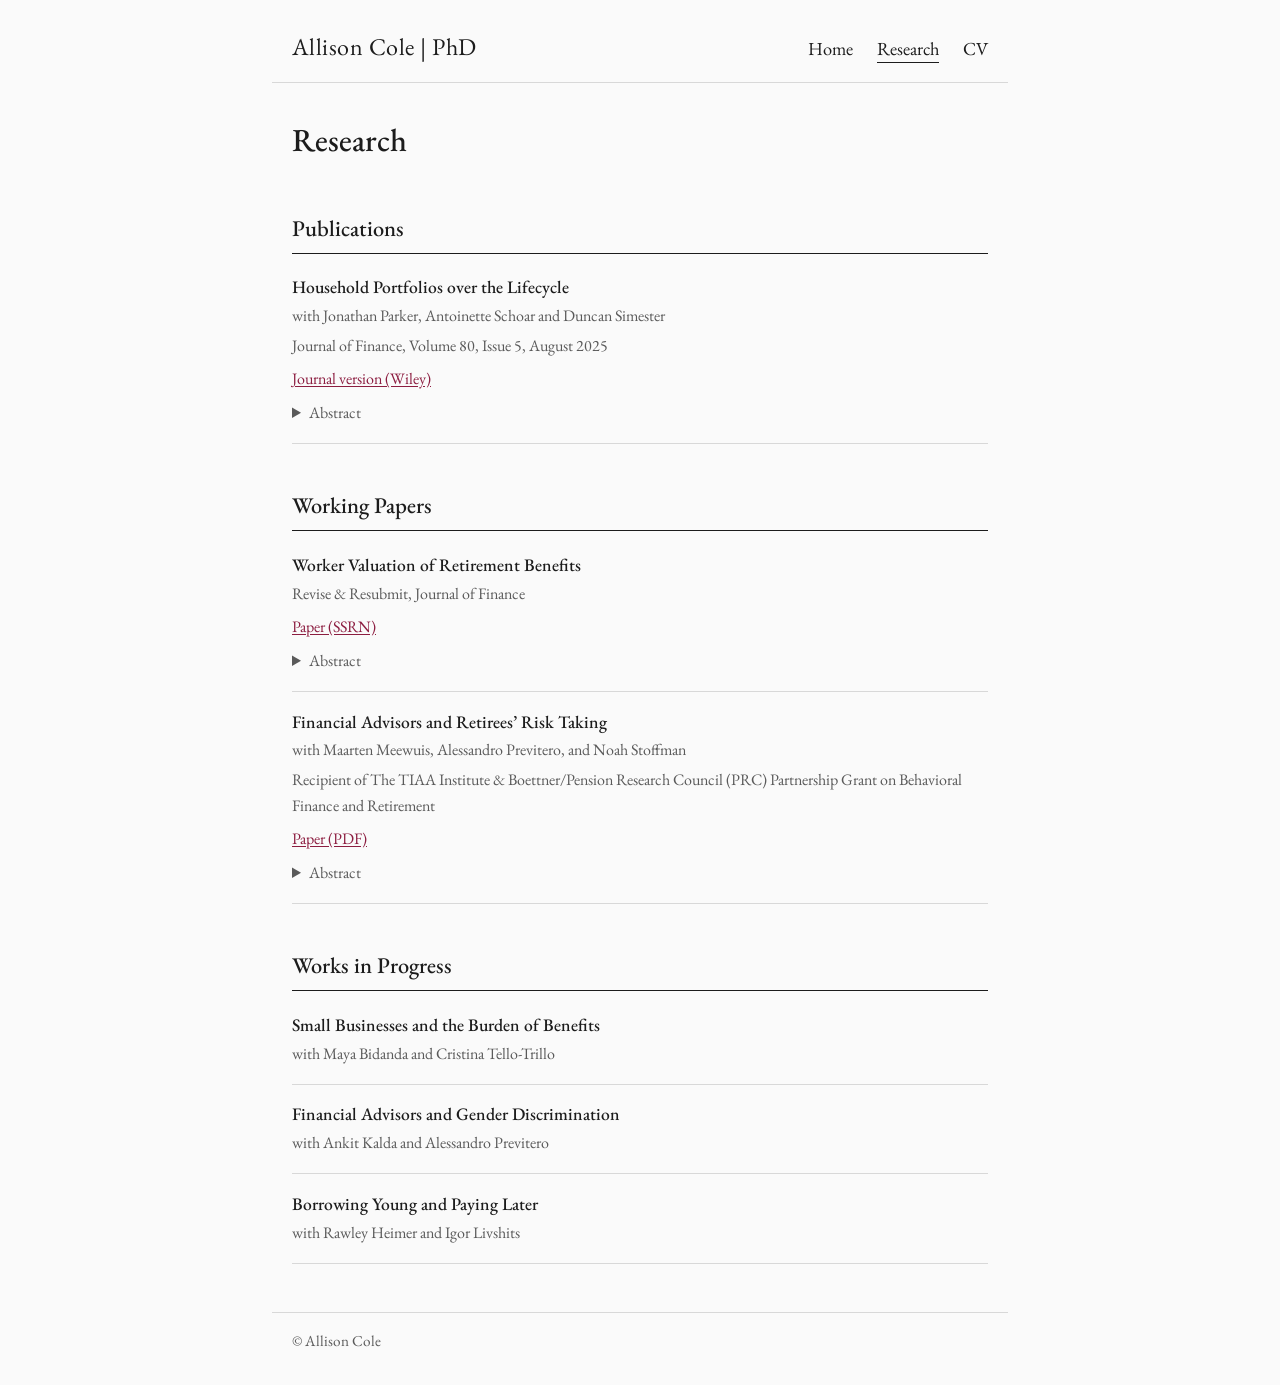
==== research.html @ e88ffd0e "Initial site" ====
<!doctype html>
<html lang="en">
<head>
  <meta charset="utf-8">
  <meta name="viewport" content="width=device-width, initial-scale=1">
  <title>Research | Allison Cole | PhD</title>
  <meta name="description" content="Publications, working papers, and works in progress by Allison Cole.">
  <link rel="preconnect" href="https://fonts.googleapis.com">
  <link rel="preconnect" href="https://fonts.gstatic.com" crossorigin>
  <link rel="stylesheet" href="https://fonts.googleapis.com/css2?family=EB+Garamond:wght@400;500&display=swap">
  <link rel="stylesheet" href="style.css">
</head>
<body>
  <a class="skip" href="#main">Skip to content</a>

  <header class="site">
    <a class="site-title" href="index.html">Allison Cole | PhD</a>
    <nav aria-label="Main">
      <ul>
        <li><a href="index.html">Home</a></li>
        <li><a href="research.html" aria-current="page">Research</a></li>
        <li><a href="cv.html">CV</a></li>
      </ul>
    </nav>
  </header>

  <main id="main">
    <h1>Research</h1>

    <section aria-labelledby="pubs">
      <h2 id="pubs">Publications</h2>

      <article class="paper">
        <h3>Household Portfolios over the Lifecycle</h3>
        <p class="coauthors">with Jonathan Parker, Antoinette Schoar and Duncan Simester</p>
        <p class="note">Journal of Finance, Volume 80, Issue 5, August 2025</p>
        <ul class="links">
          <li><a href="https://onlinelibrary.wiley.com/doi/10.1111/jofi.13473?af=R" target="_blank" rel="noopener">Journal version (Wiley)</a></li>
        </ul>
        <details>
          <summary>Abstract</summary>
          <p>Using account-level data on millions of U.S. middle-class investors over 2006 to 2018, we characterize the share of investable wealth that they hold in the stock market over their working lives. Relative to the 1990s, this share has both risen by 10% and become age-dependent. The Pension Protection Act (PPA)—which allowed target date funds (TDFs) to be default options in retirement plans—played an important role: younger (older) workers starting at a firm after TDFs became the default option post-PPA invested more (less) in stocks, in line with the TDF glidepath. In contrast, contribution rates changed little following the PPA.</p>
        </details>
      </article>
    </section>

    <section aria-labelledby="wp">
      <h2 id="wp">Working Papers</h2>

      <article class="paper">
        <h3>Worker Valuation of Retirement Benefits</h3>
        <p class="note">Revise &amp; Resubmit, Journal of Finance</p>
        <ul class="links">
          <li><a href="https://papers.ssrn.com/sol3/papers.cfm?abstract_id=4517829" target="_blank" rel="noopener">Paper (SSRN)</a></li>
        </ul>
        <details>
          <summary>Abstract</summary>
          <p>Employer contributions to 401(k)s have at least as large an effect on firms’ recruiting success as wages, particularly for workers in higher-income and older-aged occupations and in high-tax states. High retirement valuations are revealed in survey experiments: participants value retirement to wage dollars at a ratio of 1.5 to one and will give up nearly 5 percent of compensation simply to have a 401(k). The result is corroborated in labor-market data using quasi-exogenous variation in wages and benefits from non-discrimination testing and national wage-setting policies. A calibrated lifecycle model shows that tax advantages, the subsidy value of employer contributions, and commitment motives can drive these valuations.</p>
        </details>
      </article>

      <article class="paper">
        <h3>Financial Advisors and Retirees’ Risk Taking</h3>
        <p class="coauthors">with Maarten Meewuis, Alessandro Previtero, and Noah Stoffman</p>
        <p class="note">Recipient of The TIAA Institute &amp; Boettner/Pension Research Council (PRC) Partnership Grant on Behavioral Finance and Retirement</p>
        <ul class="links">
          <li><a href="assets/CMPS_RetirementAdvisors_Oct2026.pdf" target="_blank" rel="noopener">Paper (PDF)</a></li>
        </ul>
        <details>
          <summary>Abstract</summary>
          <p>Using administrative data on more than 36,000 advised Canadian retirees, we show that advised retirees keep about two-thirds of their portfolios in equities well into old age—30 to 40 percentage points more than non-advised retirees, target-date funds, or common rules of thumb. These allocations reflect active choices rather than inertia, and they adjust gradually toward a new advisor’s investment style following advisor switches. Equity shares rise with relationship tenure, and advisor influence is strongest among clients with low financial knowledge or risk tolerance, consistent with trust facilitating risk-taking. We rationalize these portfolios in a standard life-cycle model with moderate risk aversion, given retirees’ modest financial wealth relative to their safe pension income. Modeling advisors as “money doctors” who correct clients’ pessimistic beliefs about the equity premium, we find that, relative to a no-advice counterfactual, the welfare gains from higher risk-taking are of the same order of magnitude as the cost of advice.</p>
        </details>
      </article>
    </section>

    <section aria-labelledby="wip">
      <h2 id="wip">Works in Progress</h2>

      <article class="paper">
        <h3>Small Businesses and the Burden of Benefits</h3>
        <p class="coauthors">with Maya Bidanda and Cristina Tello-Trillo</p>
      </article>

      <article class="paper">
        <h3>Financial Advisors and Gender Discrimination</h3>
        <p class="coauthors">with Ankit Kalda and Alessandro Previtero</p>
      </article>

      <article class="paper">
        <h3>Borrowing Young and Paying Later</h3>
        <p class="coauthors">with Rawley Heimer and Igor Livshits</p>
      </article>
    </section>
  </main>

  <footer class="site">&copy; Allison Cole</footer>
</body>
</html>
---- style.css ----
:root {
  --bg: #fafafa;
  --fg: #1c1c1c;
  --muted: #5a5a5a;
  --rule: #d8d8d8;
  --link: #8c1d40;
  --link-hover: #5c0f29;
  --max: 46rem;
}

@media (prefers-color-scheme: dark) {
  :root {
    --bg: #161616;
    --fg: #ececec;
    --muted: #a8a8a8;
    --rule: #3a3a3a;
    --link: #ffc627;
    --link-hover: #ffe08a;
  }
}

* { box-sizing: border-box; }

html { font-size: 100%; }

body {
  margin: 0;
  background: var(--bg);
  color: var(--fg);
  font-family: "EB Garamond", Georgia, "Times New Roman", serif;
  font-size: 1.15rem;
  line-height: 1.6;
}

a {
  color: var(--link);
  text-decoration: underline;
  text-underline-offset: 0.15em;
}
a:hover { color: var(--link-hover); }
a:focus-visible, summary:focus-visible {
  outline: 2px solid var(--link);
  outline-offset: 3px;
}

.skip {
  position: absolute;
  left: -999px;
  top: 0;
  background: var(--fg);
  color: var(--bg);
  padding: 0.5rem 1rem;
}
.skip:focus { left: 0; z-index: 10; }

header.site, main, footer.site {
  width: 100%;
  max-width: var(--max);
  margin: 0 auto;
  padding-left: 1.25rem;
  padding-right: 1.25rem;
}

header.site {
  display: flex;
  flex-wrap: wrap;
  align-items: baseline;
  justify-content: space-between;
  gap: 0.5rem 2rem;
  padding-top: 1.75rem;
  padding-bottom: 1rem;
  border-bottom: 1px solid var(--rule);
}

.site-title {
  font-size: 1.5rem;
  letter-spacing: 0.02em;
  color: var(--fg);
  text-decoration: none;
}

nav ul {
  display: flex;
  gap: 1.5rem;
  list-style: none;
  margin: 0;
  padding: 0;
}
nav a {
  color: var(--fg);
  text-decoration: none;
  padding-bottom: 0.15rem;
  border-bottom: 1px solid transparent;
}
nav a:hover { border-bottom-color: var(--fg); color: var(--fg); }
nav a[aria-current="page"] { border-bottom-color: var(--fg); }

main { padding-top: 2rem; padding-bottom: 3rem; }

h1 {
  font-size: 2rem;
  font-weight: 500;
  margin: 0 0 1.25rem;
}
h2 {
  font-size: 1.4rem;
  font-weight: 500;
  margin: 2.75rem 0 0.25rem;
  padding-bottom: 0.4rem;
  border-bottom: 1px solid var(--fg);
}
h3 {
  font-size: 1.1rem;
  font-weight: 500;
  line-height: 1.35;
  margin: 0;
}

/* Home */
.intro {
  display: grid;
  grid-template-columns: minmax(0, 14rem) 1fr;
  gap: 2rem;
  align-items: start;
}
.intro img {
  width: 100%;
  height: auto;
  aspect-ratio: 2 / 3;
  object-fit: cover;
  display: block;
}
.intro p { margin: 0 0 1rem; }

@media (max-width: 36rem) {
  .intro { grid-template-columns: 1fr; }
  .intro img { max-width: 14rem; }
}

/* Research */
.paper {
  padding: 1.1rem 0;
  border-bottom: 1px solid var(--rule);
}
.paper .coauthors,
.paper .note {
  margin: 0.25rem 0 0;
  color: var(--muted);
  font-size: 1rem;
}
.paper .links {
  display: flex;
  flex-wrap: wrap;
  gap: 0.25rem 1.25rem;
  margin: 0.5rem 0 0;
  padding: 0;
  list-style: none;
  font-size: 1rem;
}
.paper details { margin-top: 0.5rem; }
.paper summary {
  cursor: pointer;
  color: var(--muted);
  font-size: 1rem;
  width: fit-content;
}
.paper summary:hover { color: var(--fg); }
.paper details p {
  margin: 0.5rem 0 0.25rem;
  font-size: 1.05rem;
}

footer.site {
  padding-top: 1rem;
  padding-bottom: 2rem;
  border-top: 1px solid var(--rule);
  color: var(--muted);
  font-size: 0.95rem;
}

@media print {
  nav, .skip { display: none; }
  details { display: block; }
  details > summary { display: none; }
}
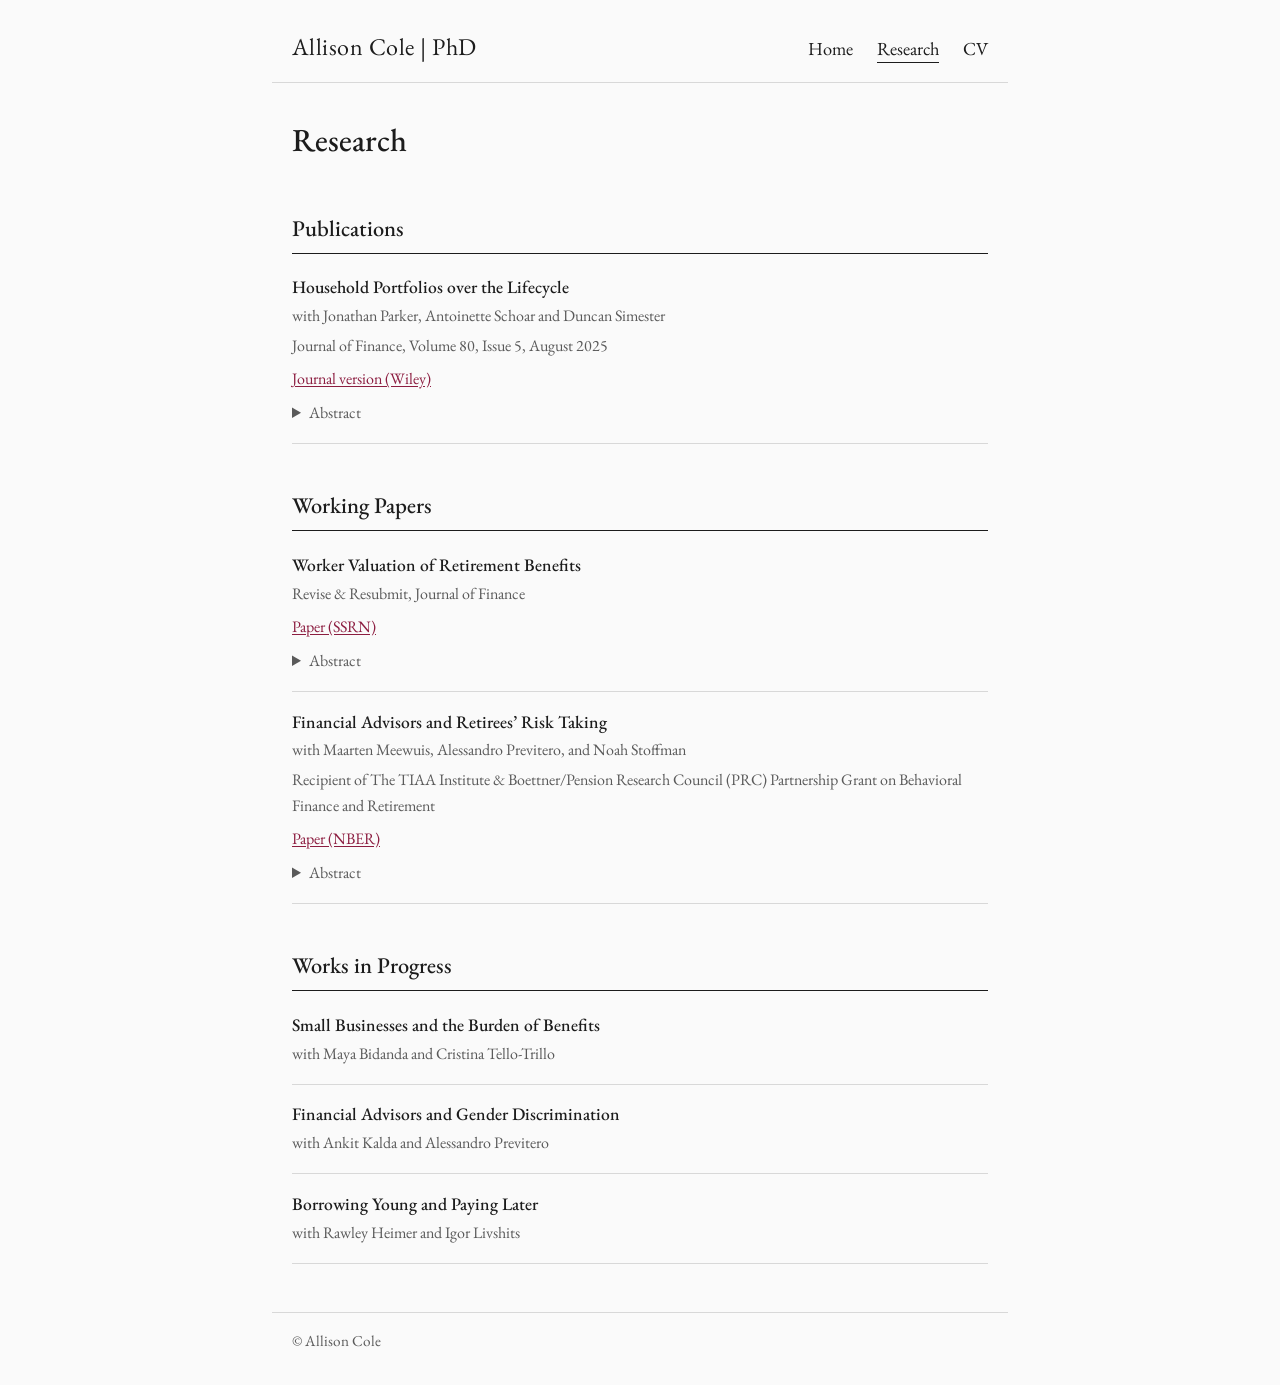
==== commit 109b2bf2: "Link retirees risk taking paper to NBER" ====
--- a/research.html
+++ b/research.html
@@ -64,7 +64,7 @@
         <p class="coauthors">with Maarten Meewuis, Alessandro Previtero, and Noah Stoffman</p>
         <p class="note">Recipient of The TIAA Institute &amp; Boettner/Pension Research Council (PRC) Partnership Grant on Behavioral Finance and Retirement</p>
         <ul class="links">
-          <li><a href="assets/CMPS_RetirementAdvisors_Oct2026.pdf" target="_blank" rel="noopener">Paper (PDF)</a></li>
+          <li><a href="https://www.nber.org/papers/w35990" target="_blank" rel="noopener">Paper (NBER)</a></li>
         </ul>
         <details>
           <summary>Abstract</summary>
